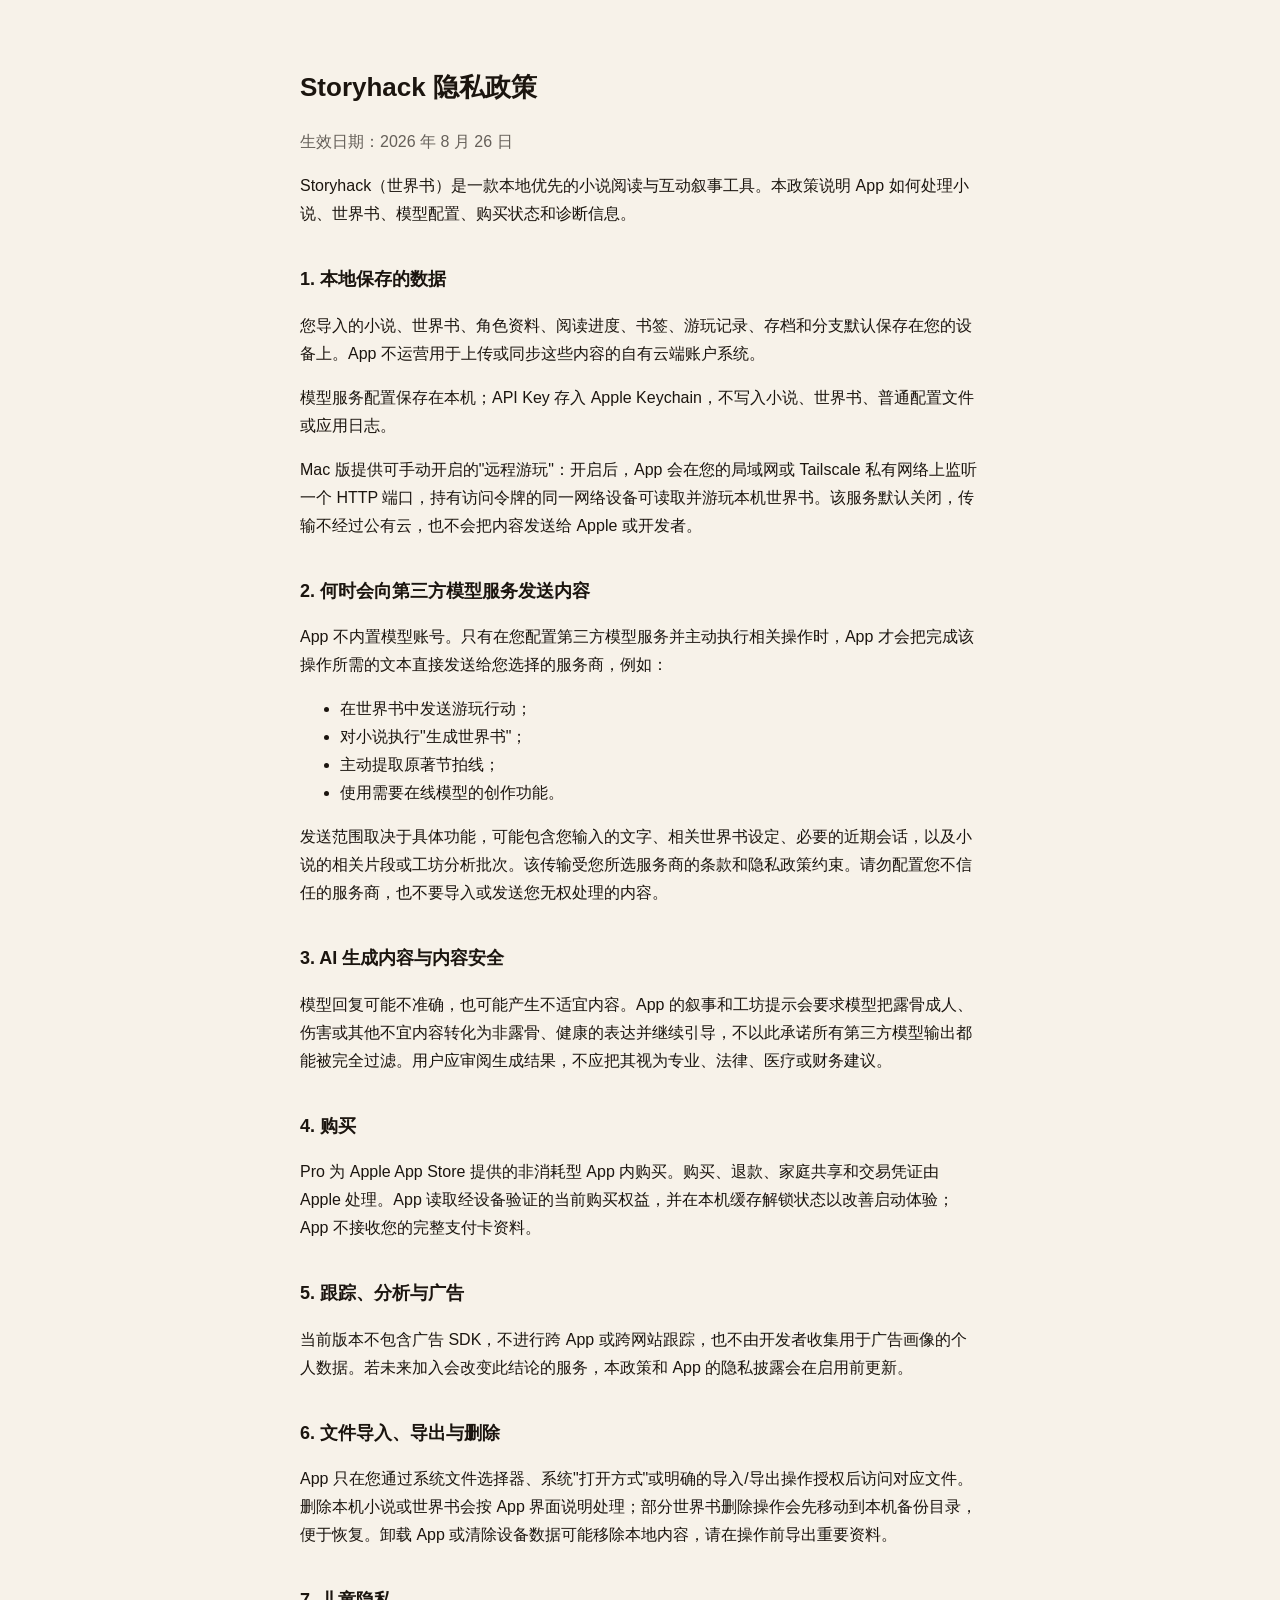
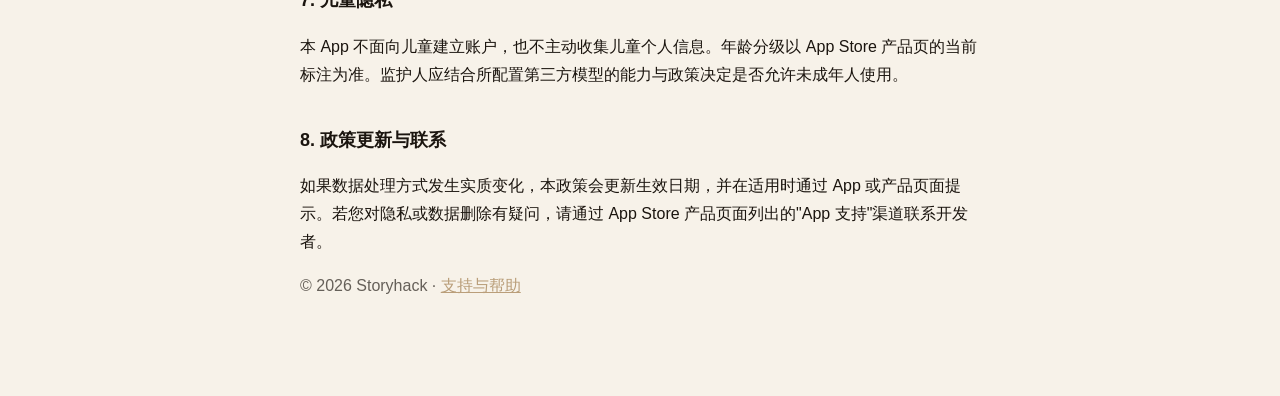
==== privacy.html @ 7073ac67 "Storyhack 支持页与隐私政策" ====
<!DOCTYPE html>
<html lang="zh-CN">
<head>
<meta charset="utf-8">
<meta name="viewport" content="width=device-width, initial-scale=1">
<title>Storyhack 隐私政策</title>
<style>
  :root { color-scheme: light dark; }
  body {
    font-family: -apple-system, "PingFang SC", "Noto Sans SC", sans-serif;
    max-width: 680px; margin: 0 auto; padding: 48px 24px 80px;
    line-height: 1.75; background: #f7f2e9; color: #1b150f;
  }
  @media (prefers-color-scheme: dark) {
    body { background: #12100e; color: #efe7d8; }
    a { color: #d8b173; }
  }
  a { color: #9b7441; }
  h1 { font-size: 26px; }
  h2 { font-size: 18px; margin-top: 36px; }
  .muted { opacity: .66; }
</style>
</head>
<body>
<h1>Storyhack 隐私政策</h1>
<p class="muted">生效日期：2026 年 8 月 26 日</p>

<p>Storyhack（世界书）是一款本地优先的小说阅读与互动叙事工具。本政策说明 App 如何处理小说、世界书、模型配置、购买状态和诊断信息。</p>

<h2>1. 本地保存的数据</h2>
<p>您导入的小说、世界书、角色资料、阅读进度、书签、游玩记录、存档和分支默认保存在您的设备上。App 不运营用于上传或同步这些内容的自有云端账户系统。</p>
<p>模型服务配置保存在本机；API Key 存入 Apple Keychain，不写入小说、世界书、普通配置文件或应用日志。</p>
<p>Mac 版提供可手动开启的"远程游玩"：开启后，App 会在您的局域网或 Tailscale 私有网络上监听一个 HTTP 端口，持有访问令牌的同一网络设备可读取并游玩本机世界书。该服务默认关闭，传输不经过公有云，也不会把内容发送给 Apple 或开发者。</p>

<h2>2. 何时会向第三方模型服务发送内容</h2>
<p>App 不内置模型账号。只有在您配置第三方模型服务并主动执行相关操作时，App 才会把完成该操作所需的文本直接发送给您选择的服务商，例如：</p>
<ul>
  <li>在世界书中发送游玩行动；</li>
  <li>对小说执行"生成世界书"；</li>
  <li>主动提取原著节拍线；</li>
  <li>使用需要在线模型的创作功能。</li>
</ul>
<p>发送范围取决于具体功能，可能包含您输入的文字、相关世界书设定、必要的近期会话，以及小说的相关片段或工坊分析批次。该传输受您所选服务商的条款和隐私政策约束。请勿配置您不信任的服务商，也不要导入或发送您无权处理的内容。</p>

<h2>3. AI 生成内容与内容安全</h2>
<p>模型回复可能不准确，也可能产生不适宜内容。App 的叙事和工坊提示会要求模型把露骨成人、伤害或其他不宜内容转化为非露骨、健康的表达并继续引导，不以此承诺所有第三方模型输出都能被完全过滤。用户应审阅生成结果，不应把其视为专业、法律、医疗或财务建议。</p>

<h2>4. 购买</h2>
<p>Pro 为 Apple App Store 提供的非消耗型 App 内购买。购买、退款、家庭共享和交易凭证由 Apple 处理。App 读取经设备验证的当前购买权益，并在本机缓存解锁状态以改善启动体验；App 不接收您的完整支付卡资料。</p>

<h2>5. 跟踪、分析与广告</h2>
<p>当前版本不包含广告 SDK，不进行跨 App 或跨网站跟踪，也不由开发者收集用于广告画像的个人数据。若未来加入会改变此结论的服务，本政策和 App 的隐私披露会在启用前更新。</p>

<h2>6. 文件导入、导出与删除</h2>
<p>App 只在您通过系统文件选择器、系统"打开方式"或明确的导入/导出操作授权后访问对应文件。删除本机小说或世界书会按 App 界面说明处理；部分世界书删除操作会先移动到本机备份目录，便于恢复。卸载 App 或清除设备数据可能移除本地内容，请在操作前导出重要资料。</p>

<h2>7. 儿童隐私</h2>
<p>本 App 不面向儿童建立账户，也不主动收集儿童个人信息。年龄分级以 App Store 产品页的当前标注为准。监护人应结合所配置第三方模型的能力与政策决定是否允许未成年人使用。</p>

<h2>8. 政策更新与联系</h2>
<p>如果数据处理方式发生实质变化，本政策会更新生效日期，并在适用时通过 App 或产品页面提示。若您对隐私或数据删除有疑问，请通过 App Store 产品页面列出的"App 支持"渠道联系开发者。</p>

<p class="muted">© 2026 Storyhack · <a href="index.html">支持与帮助</a></p>
</body>
</html>
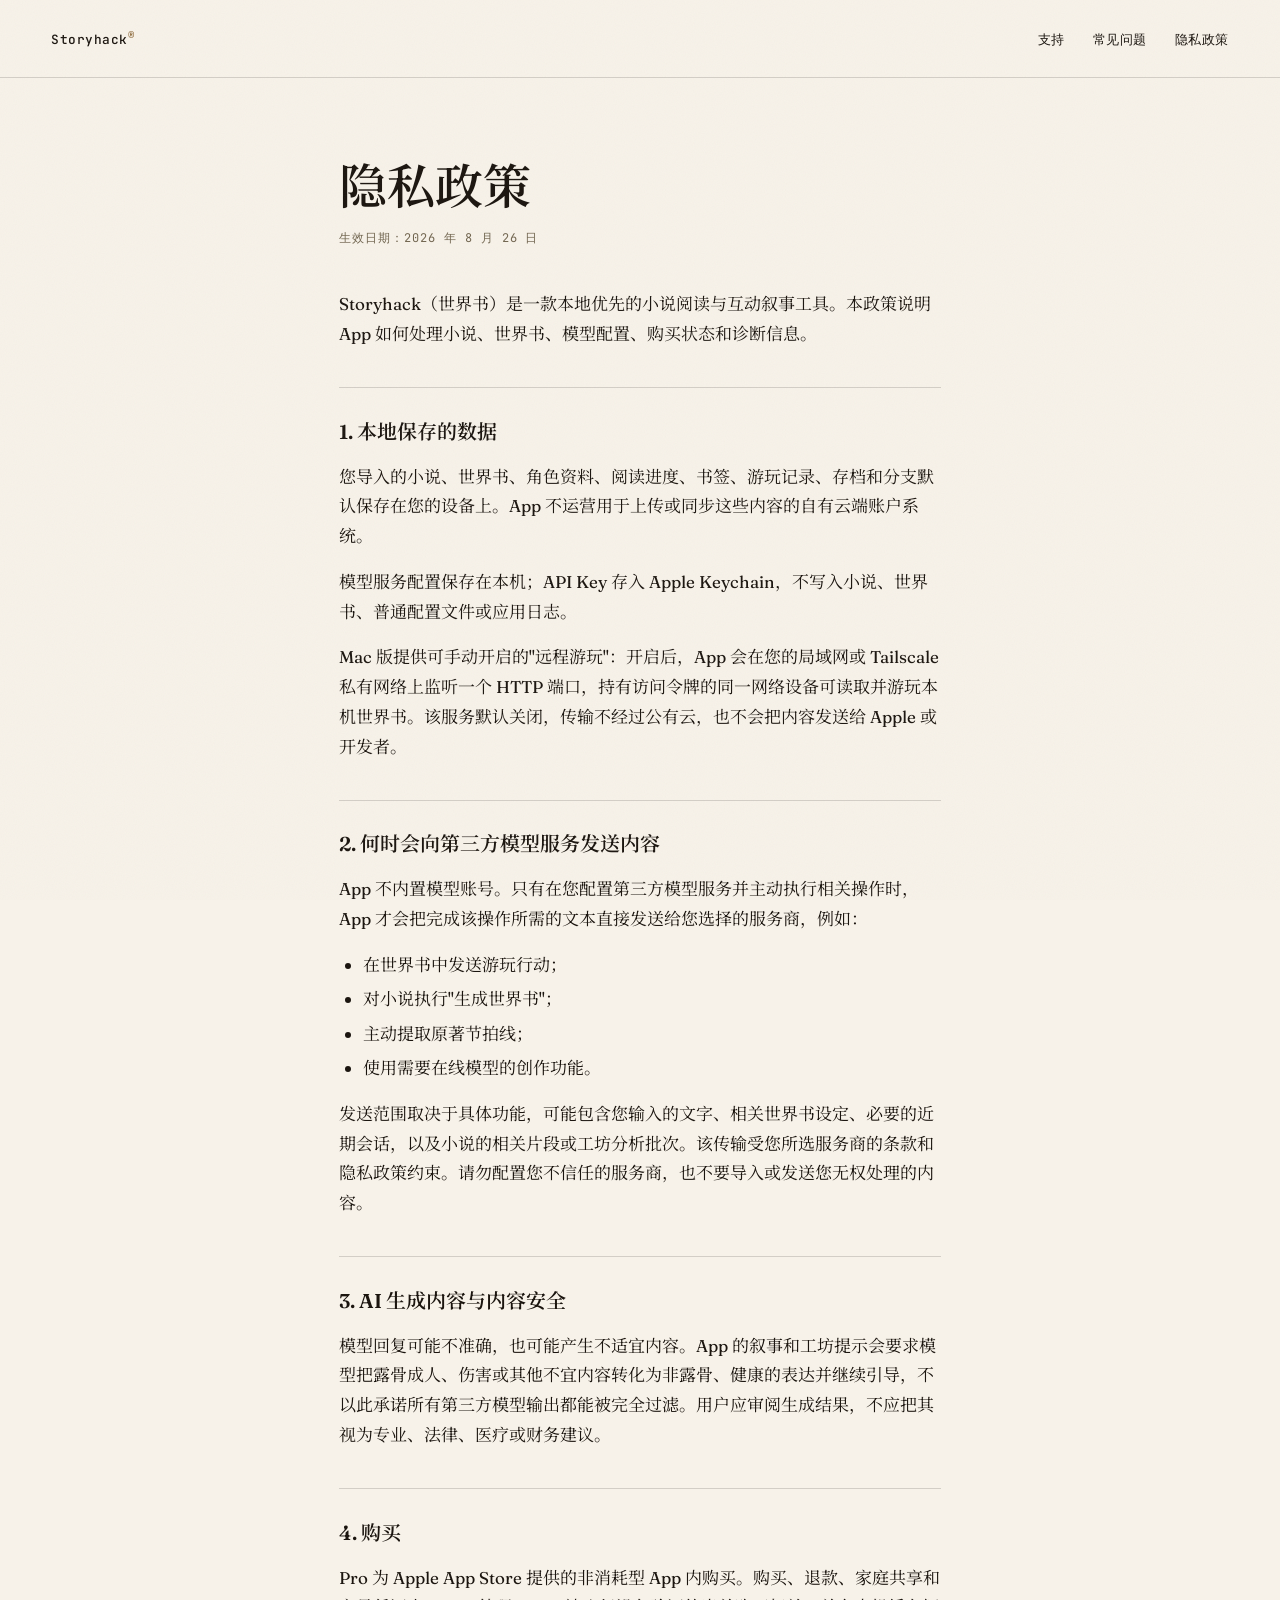
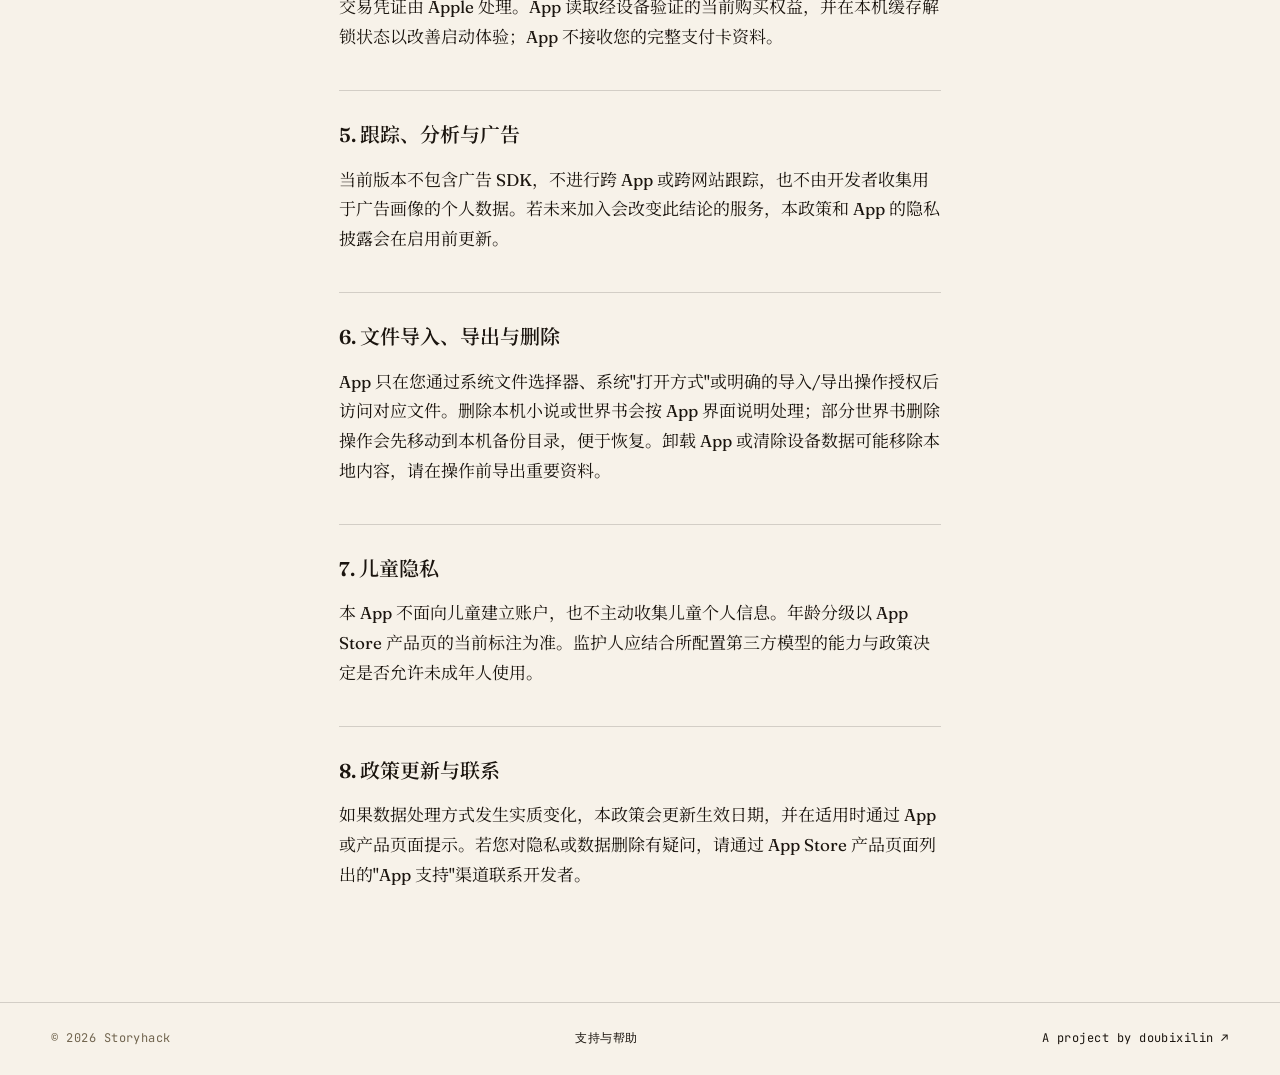
==== commit 4c5c3b12: "Redesign with shared design system: editorial typography, bronze accent Paper + ink + hairlines, sam" ====
--- a/privacy.html
+++ b/privacy.html
@@ -4,62 +4,70 @@
 <meta charset="utf-8">
 <meta name="viewport" content="width=device-width, initial-scale=1">
 <title>Storyhack 隐私政策</title>
-<style>
-  :root { color-scheme: light dark; }
-  body {
-    font-family: -apple-system, "PingFang SC", "Noto Sans SC", sans-serif;
-    max-width: 680px; margin: 0 auto; padding: 48px 24px 80px;
-    line-height: 1.75; background: #f7f2e9; color: #1b150f;
-  }
-  @media (prefers-color-scheme: dark) {
-    body { background: #12100e; color: #efe7d8; }
-    a { color: #d8b173; }
-  }
-  a { color: #9b7441; }
-  h1 { font-size: 26px; }
-  h2 { font-size: 18px; margin-top: 36px; }
-  .muted { opacity: .66; }
-</style>
+<meta name="description" content="Storyhack（世界书）隐私政策：本地优先的小说阅读与互动叙事工具如何处理你的数据。">
+<link rel="preconnect" href="https://fonts.googleapis.com">
+<link rel="preconnect" href="https://fonts.gstatic.com" crossorigin>
+<link href="https://fonts.googleapis.com/css2?family=Fraunces:ital,opsz,wght@0,9..144,300..900;1,9..144,300..900&family=JetBrains+Mono:wght@400;500&family=Noto+Serif+SC:wght@400;600;900&display=swap" rel="stylesheet">
+<link rel="stylesheet" href="assets/style.css">
 </head>
 <body>
-<h1>Storyhack 隐私政策</h1>
-<p class="muted">生效日期：2026 年 8 月 26 日</p>
 
-<p>Storyhack（世界书）是一款本地优先的小说阅读与互动叙事工具。本政策说明 App 如何处理小说、世界书、模型配置、购买状态和诊断信息。</p>
+<header class="site-head">
+  <a class="wordmark" href="./">Storyhack<sup>®</sup></a>
+  <nav class="site-nav">
+    <a href="index.html#support">支持</a>
+    <a href="index.html#faq">常见问题</a>
+    <a href="privacy.html">隐私政策</a>
+  </nav>
+</header>
 
-<h2>1. 本地保存的数据</h2>
-<p>您导入的小说、世界书、角色资料、阅读进度、书签、游玩记录、存档和分支默认保存在您的设备上。App 不运营用于上传或同步这些内容的自有云端账户系统。</p>
-<p>模型服务配置保存在本机；API Key 存入 Apple Keychain，不写入小说、世界书、普通配置文件或应用日志。</p>
-<p>Mac 版提供可手动开启的"远程游玩"：开启后，App 会在您的局域网或 Tailscale 私有网络上监听一个 HTTP 端口，持有访问令牌的同一网络设备可读取并游玩本机世界书。该服务默认关闭，传输不经过公有云，也不会把内容发送给 Apple 或开发者。</p>
+<main>
+  <article class="doc">
+    <h1>隐私政策</h1>
+    <p class="doc-meta">生效日期：2026 年 8 月 26 日</p>
 
-<h2>2. 何时会向第三方模型服务发送内容</h2>
-<p>App 不内置模型账号。只有在您配置第三方模型服务并主动执行相关操作时，App 才会把完成该操作所需的文本直接发送给您选择的服务商，例如：</p>
-<ul>
-  <li>在世界书中发送游玩行动；</li>
-  <li>对小说执行"生成世界书"；</li>
-  <li>主动提取原著节拍线；</li>
-  <li>使用需要在线模型的创作功能。</li>
-</ul>
-<p>发送范围取决于具体功能，可能包含您输入的文字、相关世界书设定、必要的近期会话，以及小说的相关片段或工坊分析批次。该传输受您所选服务商的条款和隐私政策约束。请勿配置您不信任的服务商，也不要导入或发送您无权处理的内容。</p>
+    <p>Storyhack（世界书）是一款本地优先的小说阅读与互动叙事工具。本政策说明 App 如何处理小说、世界书、模型配置、购买状态和诊断信息。</p>
 
-<h2>3. AI 生成内容与内容安全</h2>
-<p>模型回复可能不准确，也可能产生不适宜内容。App 的叙事和工坊提示会要求模型把露骨成人、伤害或其他不宜内容转化为非露骨、健康的表达并继续引导，不以此承诺所有第三方模型输出都能被完全过滤。用户应审阅生成结果，不应把其视为专业、法律、医疗或财务建议。</p>
+    <h2>1. 本地保存的数据</h2>
+    <p>您导入的小说、世界书、角色资料、阅读进度、书签、游玩记录、存档和分支默认保存在您的设备上。App 不运营用于上传或同步这些内容的自有云端账户系统。</p>
+    <p>模型服务配置保存在本机；API Key 存入 Apple Keychain，不写入小说、世界书、普通配置文件或应用日志。</p>
+    <p>Mac 版提供可手动开启的"远程游玩"：开启后，App 会在您的局域网或 Tailscale 私有网络上监听一个 HTTP 端口，持有访问令牌的同一网络设备可读取并游玩本机世界书。该服务默认关闭，传输不经过公有云，也不会把内容发送给 Apple 或开发者。</p>
 
-<h2>4. 购买</h2>
-<p>Pro 为 Apple App Store 提供的非消耗型 App 内购买。购买、退款、家庭共享和交易凭证由 Apple 处理。App 读取经设备验证的当前购买权益，并在本机缓存解锁状态以改善启动体验；App 不接收您的完整支付卡资料。</p>
+    <h2>2. 何时会向第三方模型服务发送内容</h2>
+    <p>App 不内置模型账号。只有在您配置第三方模型服务并主动执行相关操作时，App 才会把完成该操作所需的文本直接发送给您选择的服务商，例如：</p>
+    <ul>
+      <li>在世界书中发送游玩行动；</li>
+      <li>对小说执行"生成世界书"；</li>
+      <li>主动提取原著节拍线；</li>
+      <li>使用需要在线模型的创作功能。</li>
+    </ul>
+    <p>发送范围取决于具体功能，可能包含您输入的文字、相关世界书设定、必要的近期会话，以及小说的相关片段或工坊分析批次。该传输受您所选服务商的条款和隐私政策约束。请勿配置您不信任的服务商，也不要导入或发送您无权处理的内容。</p>
 
-<h2>5. 跟踪、分析与广告</h2>
-<p>当前版本不包含广告 SDK，不进行跨 App 或跨网站跟踪，也不由开发者收集用于广告画像的个人数据。若未来加入会改变此结论的服务，本政策和 App 的隐私披露会在启用前更新。</p>
+    <h2>3. AI 生成内容与内容安全</h2>
+    <p>模型回复可能不准确，也可能产生不适宜内容。App 的叙事和工坊提示会要求模型把露骨成人、伤害或其他不宜内容转化为非露骨、健康的表达并继续引导，不以此承诺所有第三方模型输出都能被完全过滤。用户应审阅生成结果，不应把其视为专业、法律、医疗或财务建议。</p>
 
-<h2>6. 文件导入、导出与删除</h2>
-<p>App 只在您通过系统文件选择器、系统"打开方式"或明确的导入/导出操作授权后访问对应文件。删除本机小说或世界书会按 App 界面说明处理；部分世界书删除操作会先移动到本机备份目录，便于恢复。卸载 App 或清除设备数据可能移除本地内容，请在操作前导出重要资料。</p>
+    <h2>4. 购买</h2>
+    <p>Pro 为 Apple App Store 提供的非消耗型 App 内购买。购买、退款、家庭共享和交易凭证由 Apple 处理。App 读取经设备验证的当前购买权益，并在本机缓存解锁状态以改善启动体验；App 不接收您的完整支付卡资料。</p>
 
-<h2>7. 儿童隐私</h2>
-<p>本 App 不面向儿童建立账户，也不主动收集儿童个人信息。年龄分级以 App Store 产品页的当前标注为准。监护人应结合所配置第三方模型的能力与政策决定是否允许未成年人使用。</p>
+    <h2>5. 跟踪、分析与广告</h2>
+    <p>当前版本不包含广告 SDK，不进行跨 App 或跨网站跟踪，也不由开发者收集用于广告画像的个人数据。若未来加入会改变此结论的服务，本政策和 App 的隐私披露会在启用前更新。</p>
 
-<h2>8. 政策更新与联系</h2>
-<p>如果数据处理方式发生实质变化，本政策会更新生效日期，并在适用时通过 App 或产品页面提示。若您对隐私或数据删除有疑问，请通过 App Store 产品页面列出的"App 支持"渠道联系开发者。</p>
+    <h2>6. 文件导入、导出与删除</h2>
+    <p>App 只在您通过系统文件选择器、系统"打开方式"或明确的导入/导出操作授权后访问对应文件。删除本机小说或世界书会按 App 界面说明处理；部分世界书删除操作会先移动到本机备份目录，便于恢复。卸载 App 或清除设备数据可能移除本地内容，请在操作前导出重要资料。</p>
 
-<p class="muted">© 2026 Storyhack · <a href="index.html">支持与帮助</a></p>
+    <h2>7. 儿童隐私</h2>
+    <p>本 App 不面向儿童建立账户，也不主动收集儿童个人信息。年龄分级以 App Store 产品页的当前标注为准。监护人应结合所配置第三方模型的能力与政策决定是否允许未成年人使用。</p>
+
+    <h2>8. 政策更新与联系</h2>
+    <p>如果数据处理方式发生实质变化，本政策会更新生效日期，并在适用时通过 App 或产品页面提示。若您对隐私或数据删除有疑问，请通过 App Store 产品页面列出的"App 支持"渠道联系开发者。</p>
+  </article>
+</main>
+
+<footer class="site-foot">
+  <span>© 2026 Storyhack</span>
+  <a href="index.html">支持与帮助</a>
+  <a href="https://doubixilin.github.io/" target="_blank" rel="noopener">A project by doubixilin ↗</a>
+</footer>
+
 </body>
 </html>
--- a/assets/style.css
+++ b/assets/style.css
@@ -0,0 +1,331 @@
+/* ============================================================
+   Storyhack — 支持与帮助
+   同源设计系统：暖纸 + 墨色 + 项目签名色（古铜）
+   动效词汇表：下划线生长 / 微位移 / 滚动淡入 / 一次性入场
+   ============================================================ */
+
+:root {
+  --paper:      #f7f2e9;
+  --paper-deep: #efe8da;
+  --ink:        #1b150f;
+  --ink-soft:   #71654f;
+  --line:       rgba(27, 21, 15, .16);
+  --accent:     #8a6535;
+
+  --serif: "Fraunces", "Noto Serif SC", "Songti SC", Georgia, serif;
+  --mono:  "JetBrains Mono", "SF Mono", Menlo, monospace;
+}
+
+* { margin: 0; padding: 0; box-sizing: border-box; }
+
+html { scroll-behavior: smooth; }
+
+body {
+  background: var(--paper);
+  color: var(--ink);
+  font-family: var(--serif);
+  font-size: 17px;
+  line-height: 1.75;
+  -webkit-font-smoothing: antialiased;
+  overflow-x: hidden;
+}
+
+::selection { background: var(--accent); color: var(--paper); }
+
+/* 纸张噪点纹理 */
+body::after {
+  content: "";
+  position: fixed;
+  inset: 0;
+  pointer-events: none;
+  z-index: 999;
+  opacity: .04;
+  background-image: url("data:image/svg+xml,%3Csvg xmlns='http://www.w3.org/2000/svg' width='120' height='120'%3E%3Cfilter id='n'%3E%3CfeTurbulence type='fractalNoise' baseFrequency='0.9' numOctaves='2'/%3E%3C/filter%3E%3Crect width='120' height='120' filter='url(%23n)'/%3E%3C/svg%3E");
+}
+
+/* ---------- 头部 ---------- */
+
+.site-head {
+  display: flex;
+  justify-content: space-between;
+  align-items: baseline;
+  padding: 1.6rem clamp(1.25rem, 4vw, 4rem);
+  border-bottom: 1px solid var(--line);
+  font-family: var(--mono);
+  font-size: .8rem;
+  letter-spacing: .04em;
+}
+
+.wordmark { font-weight: 500; color: var(--ink); text-decoration: none; }
+.wordmark sup { color: var(--accent); }
+
+.site-nav { display: flex; gap: 1.75rem; }
+
+/* 下划线生长 */
+.site-nav a,
+.text-link {
+  color: var(--ink);
+  text-decoration: none;
+  position: relative;
+}
+.site-nav a::after,
+.text-link::after {
+  content: "";
+  position: absolute;
+  left: 0; bottom: -3px;
+  width: 100%; height: 1px;
+  background: var(--accent);
+  transform: scaleX(0);
+  transform-origin: right;
+  transition: transform .3s cubic-bezier(.22, 1, .36, 1);
+}
+.site-nav a:hover::after,
+.text-link:hover::after { transform: scaleX(1); transform-origin: left; }
+
+/* ---------- Hero ---------- */
+
+.hero {
+  padding: clamp(3.5rem, 9vw, 7rem) clamp(1.25rem, 4vw, 4rem) clamp(2.5rem, 6vw, 4.5rem);
+  max-width: 72rem;
+}
+
+.kicker {
+  font-family: var(--mono);
+  font-size: .78rem;
+  letter-spacing: .18em;
+  text-transform: uppercase;
+  color: var(--ink-soft);
+  margin-bottom: 2.2rem;
+}
+.kicker::before {
+  content: "";
+  display: inline-block;
+  width: .55em; height: .55em;
+  background: var(--accent);
+  border-radius: 50%;
+  margin-right: .9em;
+}
+
+.hero-title {
+  font-size: clamp(2.6rem, 7.5vw, 5.5rem);
+  font-weight: 600;
+  line-height: 1.14;
+  letter-spacing: -.01em;
+  font-variation-settings: "opsz" 144;
+}
+
+.hero-title .line { display: block; overflow: hidden; }
+.hero-title .line-inner {
+  display: inline-block;
+  transform: translateY(115%);
+  animation: line-rise 1s cubic-bezier(.22, 1, .36, 1) forwards;
+  animation-delay: var(--d, 0s);
+}
+
+@keyframes line-rise { to { transform: translateY(0); } }
+
+.hero-sub {
+  margin-top: 2.2rem;
+  font-size: clamp(1rem, 1.5vw, 1.2rem);
+  font-style: italic;
+  color: var(--ink-soft);
+  max-width: 34em;
+}
+
+.trust-list {
+  list-style: none;
+  display: flex;
+  flex-wrap: wrap;
+  gap: .5rem 1.6rem;
+  margin-top: 2.2rem;
+  font-family: var(--mono);
+  font-size: .78rem;
+  color: var(--ink-soft);
+  align-items: center;
+}
+.trust-list li::before {
+  content: "✓";
+  color: var(--accent);
+  margin-right: .5em;
+}
+.trust-list .pill {
+  padding: .25em .7em;
+  border: 1px solid var(--accent);
+  border-radius: 999px;
+  color: var(--accent);
+  font-size: .68rem;
+  letter-spacing: .1em;
+  text-transform: uppercase;
+  white-space: nowrap;
+}
+.trust-list .pill::before { content: none; }
+
+/* ---------- 章节小标签 ---------- */
+
+.section-eyebrow {
+  font-family: var(--mono);
+  font-size: .72rem;
+  letter-spacing: .2em;
+  text-transform: uppercase;
+  color: var(--ink-soft);
+  padding: 1.4rem clamp(1.25rem, 4vw, 4rem);
+  border-top: 1px solid var(--line);
+}
+.section-eyebrow::after {
+  content: "";
+  display: inline-block;
+  width: 2.5rem; height: 1px;
+  background: var(--accent);
+  margin-left: 1.2rem;
+  vertical-align: middle;
+}
+
+/* ---------- 支持版块（发丝线图版） ---------- */
+
+.support-plate {
+  margin: clamp(2rem, 5vw, 3.5rem) clamp(1.25rem, 4vw, 4rem);
+  border: 1px solid var(--line);
+  background: var(--paper-deep);
+  padding: clamp(1.8rem, 4vw, 3rem);
+  max-width: 60rem;
+}
+.support-plate p { max-width: 40em; }
+.support-plate .warn {
+  font-family: var(--mono);
+  font-size: .78rem;
+  letter-spacing: .03em;
+  color: var(--ink-soft);
+  margin-top: 1.2rem;
+}
+.support-plate .warn::before {
+  content: "⚠";
+  color: var(--accent);
+  margin-right: .6em;
+}
+.support-plate .text-link {
+  display: inline-block;
+  margin-top: 1.6rem;
+  font-family: var(--mono);
+  font-size: .85rem;
+  letter-spacing: .04em;
+}
+
+/* ---------- 常见问题 ---------- */
+
+.faq { max-width: 60rem; margin-inline: clamp(1.25rem, 4vw, 4rem); }
+
+.faq-item {
+  display: grid;
+  grid-template-columns: 4rem 1fr;
+  gap: 1.5rem;
+  padding: 1.9rem 0;
+  border-bottom: 1px solid var(--line);
+}
+.faq-item:last-child { border-bottom: none; }
+
+.faq-no {
+  font-family: var(--mono);
+  font-size: .8rem;
+  color: var(--ink-soft);
+  padding-top: .35em;
+}
+
+.faq-q {
+  font-size: clamp(1.15rem, 2vw, 1.45rem);
+  font-weight: 600;
+  line-height: 1.35;
+  margin-bottom: .5rem;
+}
+
+.faq-a { color: var(--ink-soft); max-width: 44em; }
+.faq-a a {
+  color: var(--ink);
+  text-decoration-color: var(--accent);
+  text-underline-offset: 3px;
+}
+.faq-a a:hover { color: var(--accent); }
+
+/* ---------- 正文页（隐私政策） ---------- */
+
+.doc {
+  max-width: 44rem;
+  margin-inline: auto;
+  padding: clamp(3rem, 7vw, 5rem) clamp(1.25rem, 4vw, 4rem) clamp(4rem, 8vw, 6rem);
+}
+.doc h1 {
+  font-size: clamp(2rem, 4.5vw, 3rem);
+  font-weight: 600;
+  line-height: 1.2;
+  margin-bottom: .8rem;
+}
+.doc .doc-meta {
+  font-family: var(--mono);
+  font-size: .75rem;
+  letter-spacing: .08em;
+  color: var(--ink-soft);
+  margin-bottom: 2.5rem;
+}
+.doc h2 {
+  font-size: 1.25rem;
+  font-weight: 600;
+  margin: 2.4rem 0 .8rem;
+  padding-top: 1.6rem;
+  border-top: 1px solid var(--line);
+}
+.doc p { margin-bottom: 1rem; }
+.doc ul { margin: 0 0 1rem 1.4em; }
+.doc li { margin-bottom: .3rem; }
+.doc a {
+  color: var(--ink);
+  text-decoration-color: var(--accent);
+  text-underline-offset: 3px;
+}
+.doc a:hover { color: var(--accent); }
+
+/* ---------- 页脚 ---------- */
+
+.site-foot {
+  display: flex;
+  justify-content: space-between;
+  align-items: baseline;
+  flex-wrap: wrap;
+  gap: 1rem;
+  padding: 1.6rem clamp(1.25rem, 4vw, 4rem);
+  border-top: 1px solid var(--line);
+  font-family: var(--mono);
+  font-size: .75rem;
+  letter-spacing: .04em;
+  color: var(--ink-soft);
+}
+.site-foot a { color: var(--ink); text-decoration: none; }
+.site-foot a:hover { color: var(--accent); }
+
+/* ---------- 滚动显现（仅 JS 可用时启用，无 JS 完整可读） ---------- */
+
+.js .reveal {
+  opacity: 0;
+  transform: translateY(16px);
+  transition: opacity .6s ease, transform .6s cubic-bezier(.22, 1, .36, 1);
+  transition-delay: var(--d, 0s);
+}
+.js .reveal.in {
+  opacity: 1;
+  transform: translateY(0);
+}
+
+/* ---------- 响应式 ---------- */
+
+@media (max-width: 760px) {
+  .faq-item { grid-template-columns: 2.5rem 1fr; }
+}
+
+/* ---------- 减少动效 ---------- */
+
+@media (prefers-reduced-motion: reduce) {
+  *, *::before, *::after {
+    animation-duration: .01ms !important;
+    animation-iteration-count: 1 !important;
+    transition-duration: .01ms !important;
+  }
+  html { scroll-behavior: auto; }
+}
